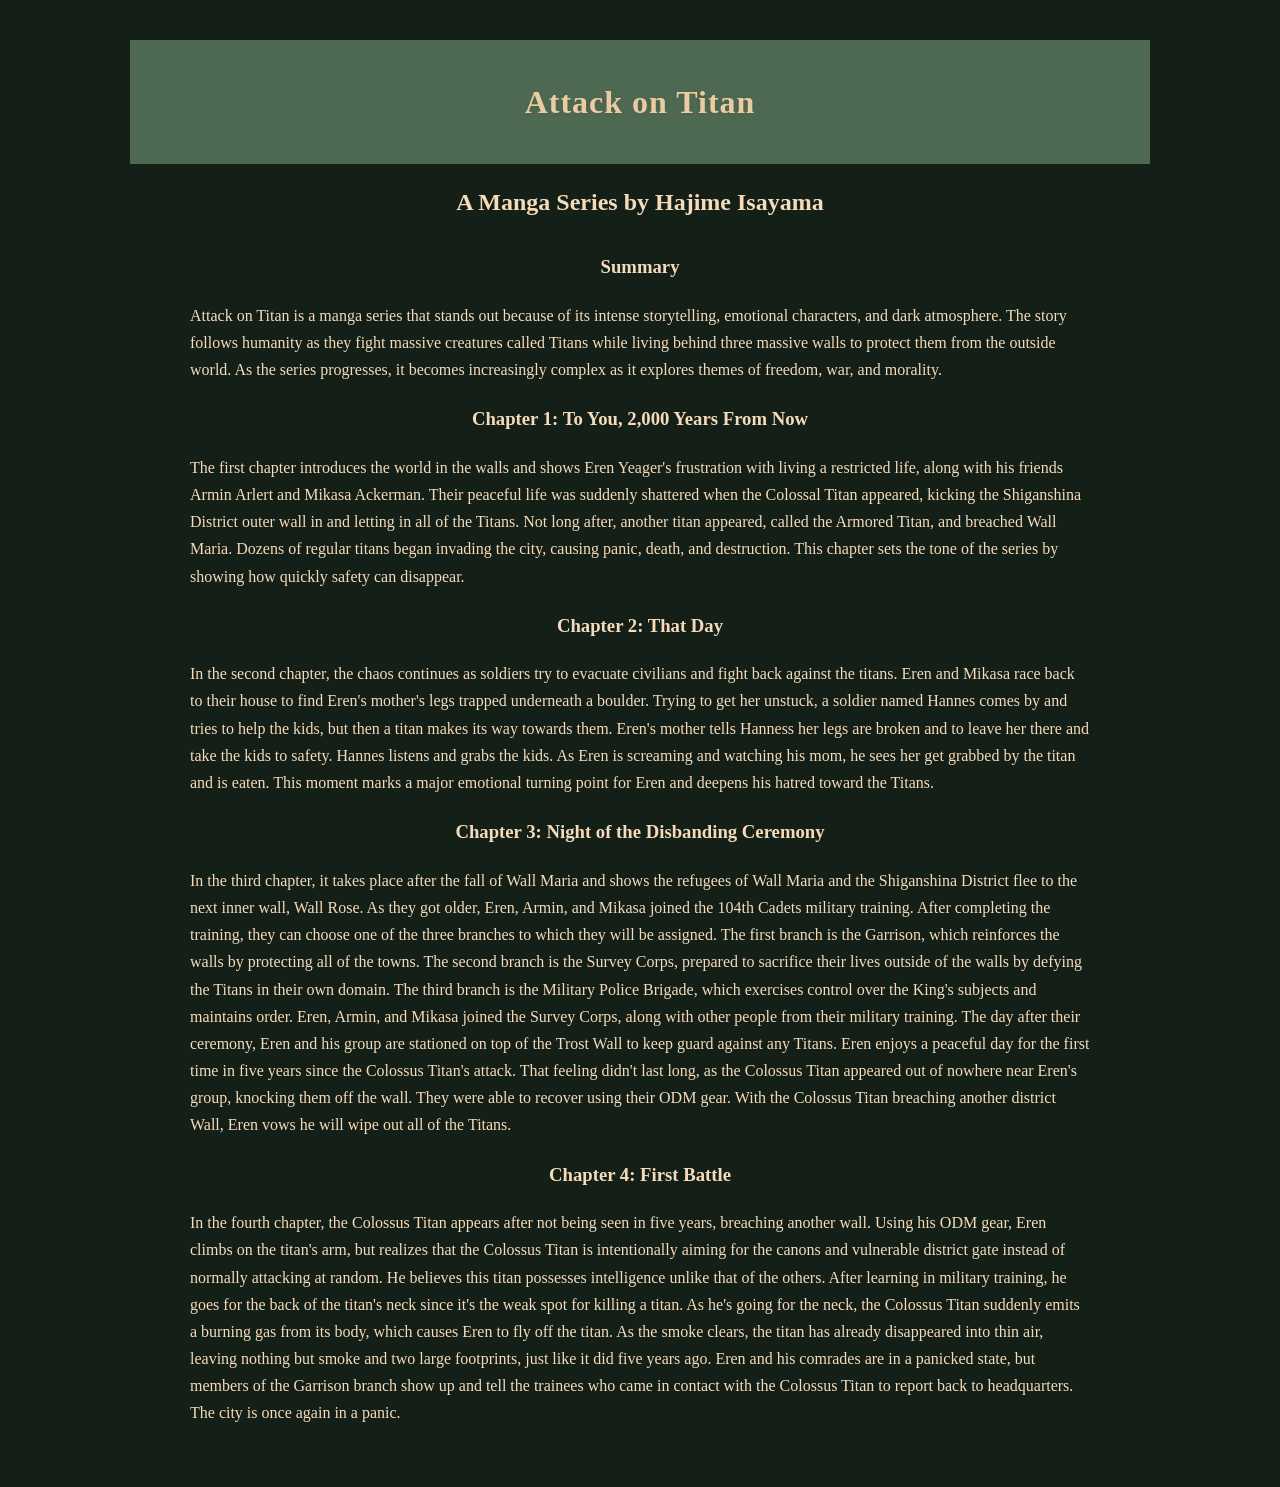
==== Assignment2/index.html @ 5c141b81 "added assignment 2" ====
<head>
  <link rel="stylesheet" href="style/style.css">
</head>

<body>
<h1>Attack on Titan</h1>

<h2>A Manga Series by Hajime Isayama</h2>

<h3>Summary</h3>
<P>Attack on Titan is a manga series that stands out because of its intense storytelling, emotional characters, and dark atmosphere. 
  The story follows humanity as they fight massive creatures called Titans while living behind three massive walls to protect them from the outside world. As the series progresses, it becomes increasingly complex as it explores themes of freedom, war, and morality.</P>

<h3>Chapter 1: To You, 2,000 Years From Now</h3>
  <p>The first chapter introduces the world in the walls and shows Eren Yeager's frustration with living a restricted life, along with his friends Armin Arlert and Mikasa Ackerman.
  Their peaceful life was suddenly shattered when the Colossal Titan appeared, kicking the Shiganshina District outer wall in and letting in all of the Titans. Not long after, another titan appeared, called the Armored Titan, and breached Wall Maria. Dozens of regular titans began invading the city, causing panic, death, and destruction. 
  This chapter sets the tone of the series by showing how quickly safety can disappear.</p>

<h3>Chapter 2: That Day</h3>
  <p>In the second chapter, the chaos continues as soldiers try to evacuate civilians and fight back against the titans. Eren and Mikasa race back to their house to find Eren's mother's legs trapped underneath a boulder. Trying to get her unstuck, a soldier named Hannes comes by and tries to help the kids, but then a titan makes its way towards them.
  Eren's mother tells Hanness her legs are broken and to leave her there and take the kids to safety. Hannes listens and grabs the kids. As Eren is screaming and watching his mom, he sees her get grabbed by the titan and is eaten. This moment marks a major emotional turning point for Eren and deepens his hatred toward the Titans. </p>

<h3>Chapter 3: Night of the Disbanding Ceremony</h3>  
  <p>In the third chapter, it takes place after the fall of Wall Maria and shows the refugees of Wall Maria and the Shiganshina District flee to the next inner wall, Wall Rose. As they got older, Eren, Armin, and Mikasa joined the 104th Cadets military training. After completing the training, they can choose one of the three branches to which they will be assigned.
  The first branch is the Garrison, which reinforces the walls by protecting all of the towns. The second branch is the Survey Corps, prepared to sacrifice their lives outside of the walls by defying the Titans in their own domain. The third branch is the Military Police Brigade, which exercises control over the King's subjects and maintains order.
  Eren, Armin, and Mikasa joined the Survey Corps, along with other people from their military training. The day after their ceremony, Eren and his group are stationed on top of the Trost Wall to keep guard against any Titans. Eren enjoys a peaceful day for the first time in five years since the Colossus Titan's attack. 
  That feeling didn't last long, as the Colossus Titan appeared out of nowhere near Eren's group, knocking them off the wall. They were able to recover using their ODM gear. With the Colossus Titan breaching another district Wall, Eren vows he will wipe out all of the Titans.</p>
  
<h3>Chapter 4: First Battle</h3>
  <p>In the fourth chapter, the Colossus Titan appears after not being seen in five years, breaching another wall. Using his ODM gear, Eren climbs on the titan's arm, but realizes that the Colossus Titan is intentionally aiming for the canons and vulnerable district gate instead of normally attacking at random. He believes this titan possesses intelligence unlike that of the others.
  After learning in military training, he goes for the back of the titan's neck since it's the weak spot for killing a titan. As he's going for the neck, the Colossus Titan suddenly emits a burning gas from its body, which causes Eren to fly off the titan. As the smoke clears, the titan has already disappeared into thin air, leaving nothing but smoke and two large footprints, just like it did five years ago.
  Eren and his comrades are in a panicked state, but members of the Garrison branch show up and tell the trainees who came in contact with the Colossus Titan to report back to headquarters. The city is once again in a panic. </p>
  
</body>
---- Assignment2/style/style.css ----
body {
  background-color: #141F18;
  color: #f5DBBA;
  font-family: "Times New Roman", Times, serif;
  margin: 0;
  padding: 40px;
  line-height: 1.7;
}

h1 {
  padding: 35px;
  text-align: center;
  margin: 0 auto 18px auto;
  max-width: 950px;
  letter-spacing: 1px;
  background-color: #4E6952;
  color: #EBCBA2;
  text-shadow: 0px 1px 3px rgba(60, 80, 50, 0.3);
  text-shadow: X-offset Y-offeset bur-radious color;
}

h2, h3 {
  text-align: center;
}

h2 {
  margin: 0 auto 28px auto;
  max-width: 950px;
}


p {
  max-width: 75%;
  margin: 0 auto;
  margin-bottom: 20px;
}
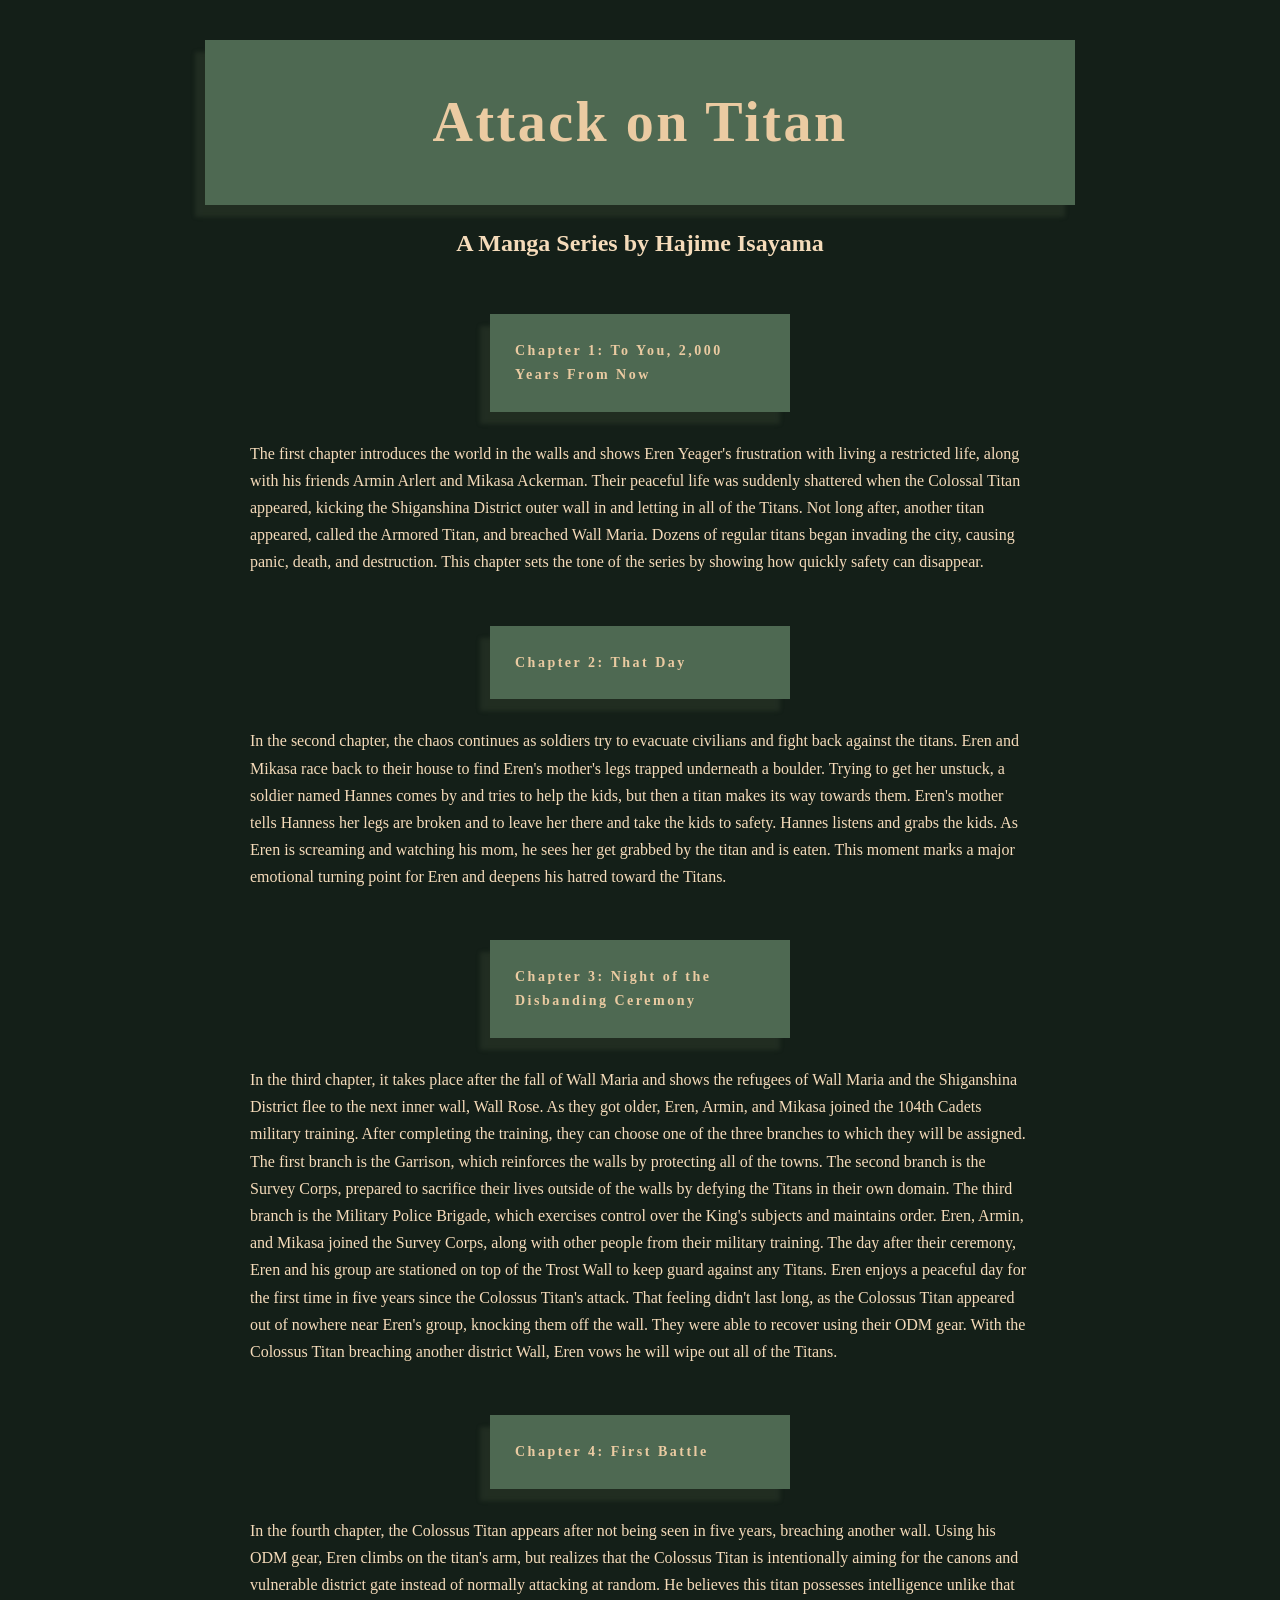
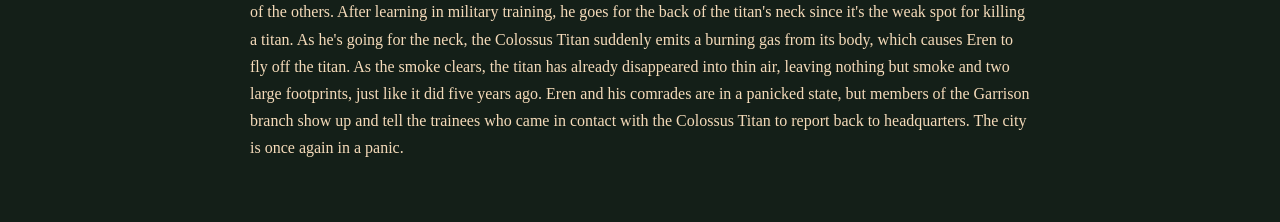
==== commit ff2af367: "deleted summary" ====
--- a/Assignment2/index.html
+++ b/Assignment2/index.html
@@ -6,10 +6,6 @@
 <h1>Attack on Titan</h1>
 
 <h2>A Manga Series by Hajime Isayama</h2>
-
-<h3>Summary</h3>
-<P>Attack on Titan is a manga series that stands out because of its intense storytelling, emotional characters, and dark atmosphere. 
-  The story follows humanity as they fight massive creatures called Titans while living behind three massive walls to protect them from the outside world. As the series progresses, it becomes increasingly complex as it explores themes of freedom, war, and morality.</P>
 
 <h3>Chapter 1: To You, 2,000 Years From Now</h3>
   <p>The first chapter introduces the world in the walls and shows Eren Yeager's frustration with living a restricted life, along with his friends Armin Arlert and Mikasa Ackerman.
--- a/Assignment2/style/style.css
+++ b/Assignment2/style/style.css
@@ -11,26 +11,50 @@
   padding: 35px;
   text-align: center;
   margin: 0 auto 18px auto;
-  max-width: 950px;
-  letter-spacing: 1px;
+  max-width: 800px;
+  letter-spacing: 2.5px;
   background-color: #4E6952;
   color: #EBCBA2;
-  text-shadow: 0px 1px 3px rgba(60, 80, 50, 0.3);
-  text-shadow: X-offset Y-offeset bur-radious color;
+  font-size: 56px;
+
+  position: relative;
+
+  box-shadow: -10px 12px 4px 0 rgb(71, 87, 62, 0.25);
 }
 
-h2, h3 {
-  text-align: center;
-}
-
-h2 {
-  margin: 0 auto 28px auto;
-  max-width: 950px;
+h1::after {
+  content: "";
+  position: absolute;
+  inset: 0;
+  background-image: url("https://www.transparenttextures.com/patterns/dark-wood.png");
+  opacity: 0.25;
+  pointer-events: none;
 }
 
 
+h2 {
+  text-align: center;
+  margin: 0 auto 28px auto;
+  max-width: 800px;
+}
+
+h3 {
+  padding: 25px;
+  letter-spacing: 2.5px;
+  background-color: #4E6952;
+  color: #EBCBA2;
+  font-size: 14px;
+
+ 
+
+  box-shadow: -10px 12px 4px 0 rgb(71, 87, 62, 0.25);
+  text-align: left;
+  margin: 50px auto 28px auto;
+  max-width: 250px;
+}
+
 p {
-  max-width: 75%;
+  max-width: 65%;
   margin: 0 auto;
   margin-bottom: 20px;
 }
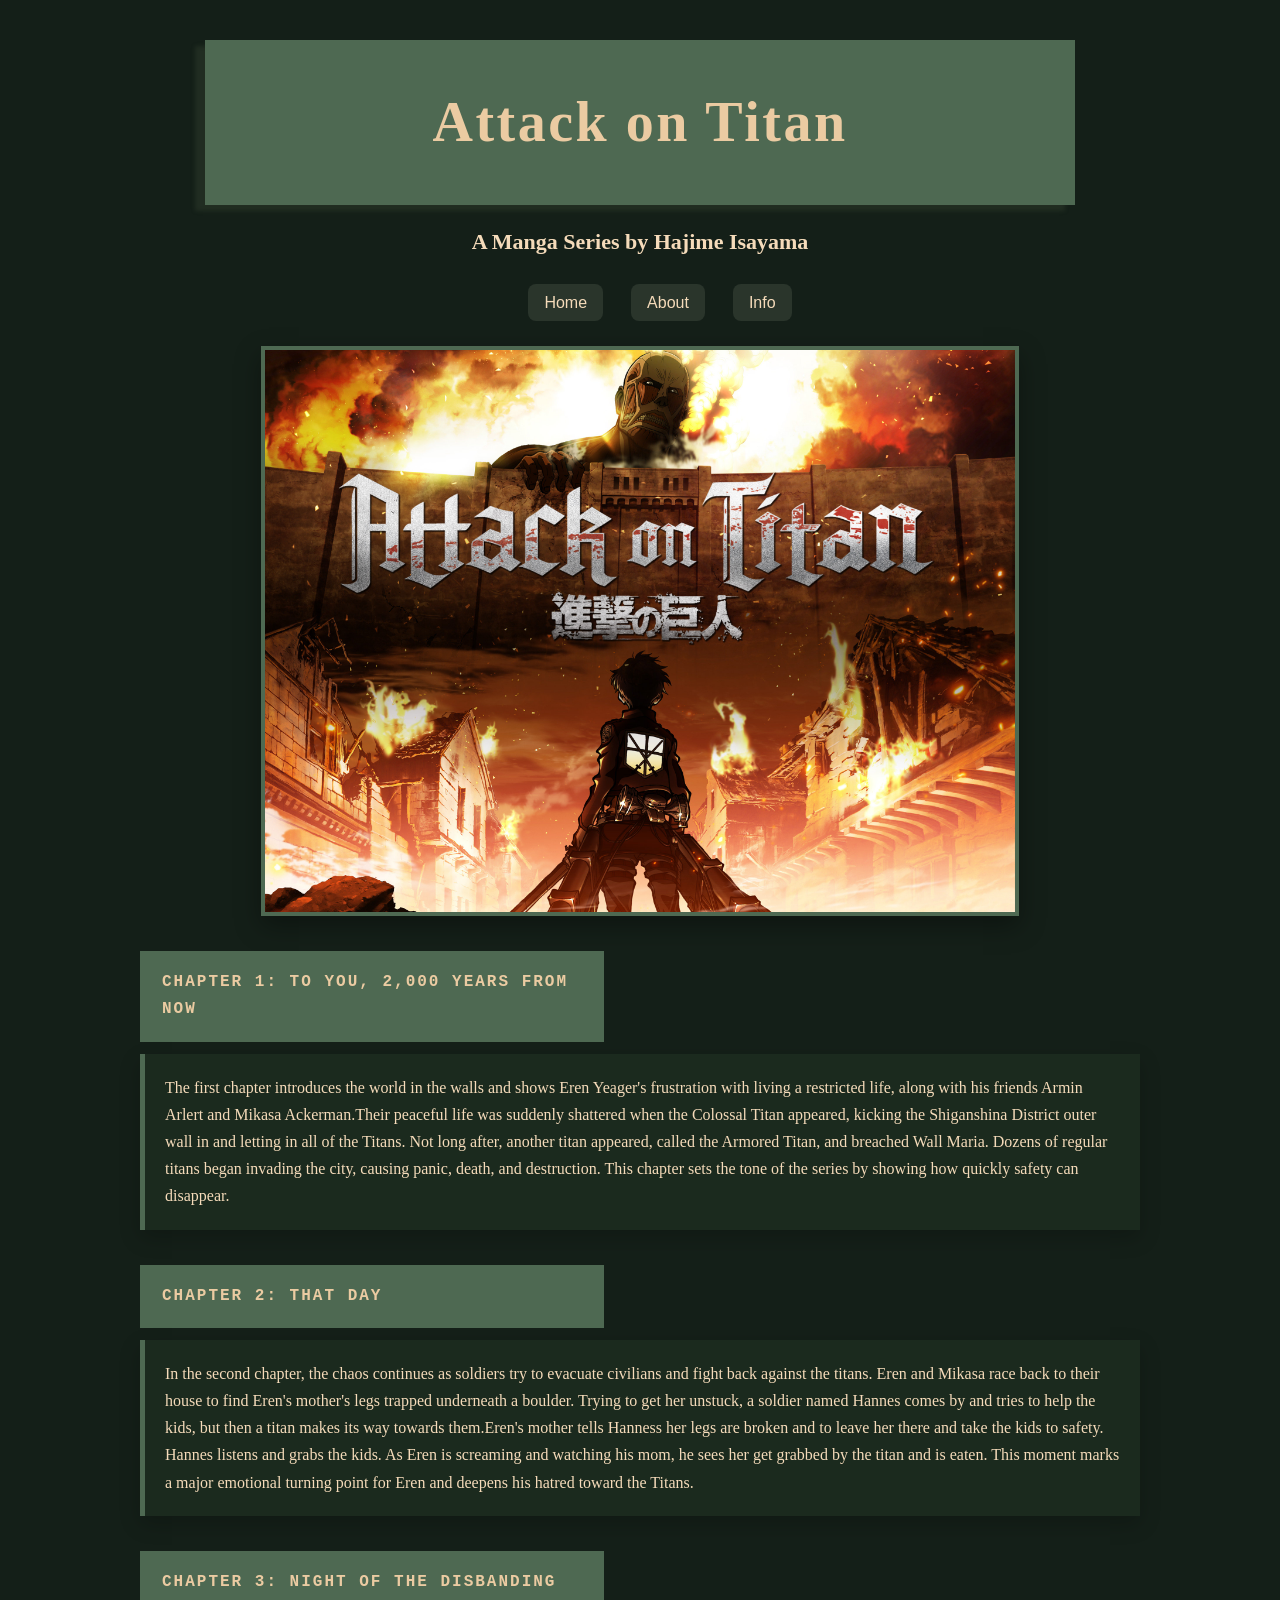
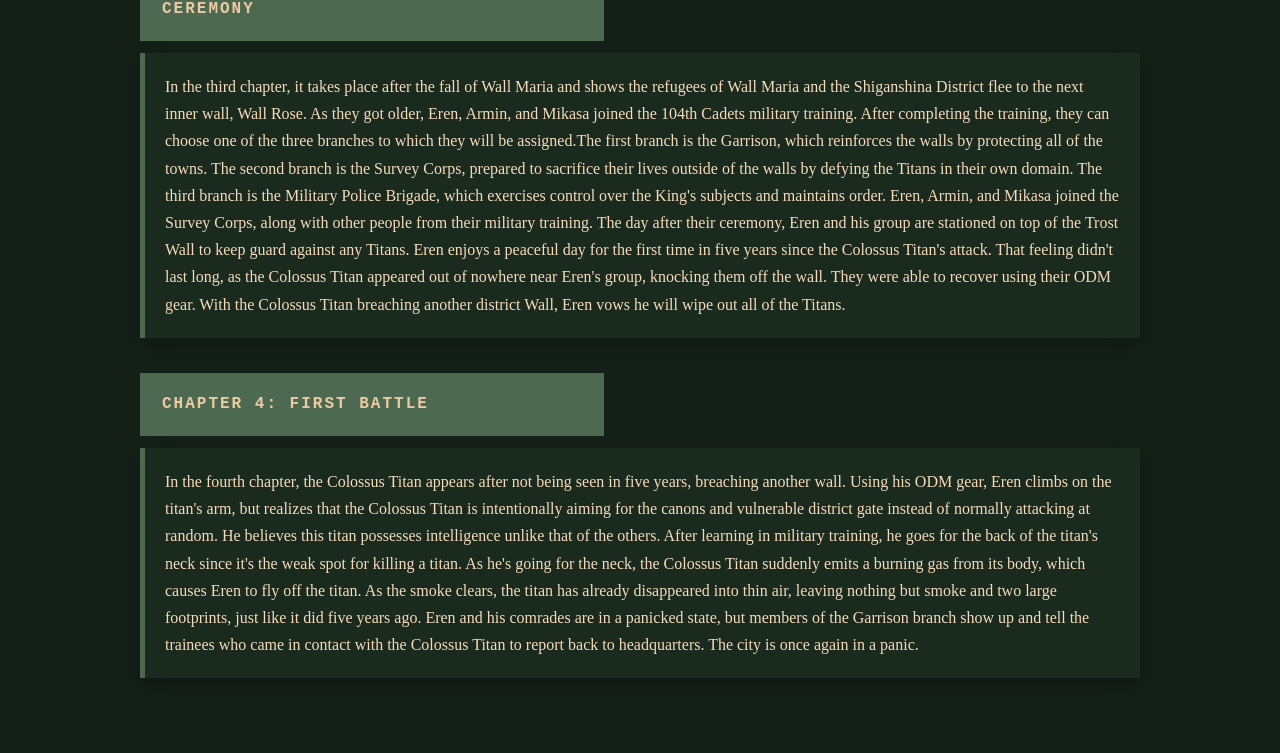
==== commit 3f7b72b3: "added on to website" ====
--- a/Assignment2/index.html
+++ b/Assignment2/index.html
@@ -1,30 +1,57 @@
+<!DOCTYPE html>
+<html lang="en">
 <head>
+  <meta charset="UTF-8">
+  <title>Attack on Titan Homepage</title>
   <link rel="stylesheet" href="style/style.css">
 </head>
 
 <body>
-<h1>Attack on Titan</h1>
+  <div class="page">
 
-<h2>A Manga Series by Hajime Isayama</h2>
+    <header class="hero">
+      <h1>Attack on Titan</h1>
+      <h2>A Manga Series by Hajime Isayama</h2>
+  </header> 
 
-<h3>Chapter 1: To You, 2,000 Years From Now</h3>
-  <p>The first chapter introduces the world in the walls and shows Eren Yeager's frustration with living a restricted life, along with his friends Armin Arlert and Mikasa Ackerman.
-  Their peaceful life was suddenly shattered when the Colossal Titan appeared, kicking the Shiganshina District outer wall in and letting in all of the Titans. Not long after, another titan appeared, called the Armored Titan, and breached Wall Maria. Dozens of regular titans began invading the city, causing panic, death, and destruction. 
-  This chapter sets the tone of the series by showing how quickly safety can disappear.</p>
+  <nav>
+    <ul class="nav">
+      <li><a href="index.html">Home</a></li>
+      <li><a href="about.html">About</a></li>
+      <li><a href="info.html">Info</a></li>
+    </ul>
+  </nav>
 
-<h3>Chapter 2: That Day</h3>
-  <p>In the second chapter, the chaos continues as soldiers try to evacuate civilians and fight back against the titans. Eren and Mikasa race back to their house to find Eren's mother's legs trapped underneath a boulder. Trying to get her unstuck, a soldier named Hannes comes by and tries to help the kids, but then a titan makes its way towards them.
-  Eren's mother tells Hanness her legs are broken and to leave her there and take the kids to safety. Hannes listens and grabs the kids. As Eren is screaming and watching his mom, he sees her get grabbed by the titan and is eaten. This moment marks a major emotional turning point for Eren and deepens his hatred toward the Titans. </p>
+    <img class="hero-image" src="image/AOT.jpg" alt="Attack on Titan Anime Season 1">
+    <main>
+      <section class="chapter">
+        <h3>Chapter 1: To You, 2,000 Years From Now</h3>
+        <p>
+          The first chapter introduces the world in the walls and shows Eren Yeager's frustration  with living a restricted life, along with his friends Armin Arlert and Mikasa Ackerman.Their peaceful life was suddenly shattered when the Colossal Titan appeared, kicking the Shiganshina District outer wall in and letting in all of the Titans. Not long after, another titan appeared, called the Armored Titan, and breached Wall Maria. Dozens of regular titans began invading the city, causing panic, death, and destruction. This chapter sets the tone of the series by showing how quickly safety can disappear.
+        </p>
+      </section>
 
-<h3>Chapter 3: Night of the Disbanding Ceremony</h3>  
-  <p>In the third chapter, it takes place after the fall of Wall Maria and shows the refugees of Wall Maria and the Shiganshina District flee to the next inner wall, Wall Rose. As they got older, Eren, Armin, and Mikasa joined the 104th Cadets military training. After completing the training, they can choose one of the three branches to which they will be assigned.
-  The first branch is the Garrison, which reinforces the walls by protecting all of the towns. The second branch is the Survey Corps, prepared to sacrifice their lives outside of the walls by defying the Titans in their own domain. The third branch is the Military Police Brigade, which exercises control over the King's subjects and maintains order.
-  Eren, Armin, and Mikasa joined the Survey Corps, along with other people from their military training. The day after their ceremony, Eren and his group are stationed on top of the Trost Wall to keep guard against any Titans. Eren enjoys a peaceful day for the first time in five years since the Colossus Titan's attack. 
-  That feeling didn't last long, as the Colossus Titan appeared out of nowhere near Eren's group, knocking them off the wall. They were able to recover using their ODM gear. With the Colossus Titan breaching another district Wall, Eren vows he will wipe out all of the Titans.</p>
+      <section class="chapter">
+        <h3>Chapter 2: That Day</h3>
+        <p>
+          In the second chapter, the chaos continues as soldiers try to evacuate civilians and fight back against the titans. Eren and Mikasa race back to their house to find Eren's mother's legs trapped underneath a boulder. Trying to get her unstuck, a soldier named Hannes comes by and tries to help the kids, but then a titan makes its way towards them.Eren's mother tells Hanness her legs are broken and to leave her there and take the kids to safety. Hannes listens and grabs the kids. As Eren is screaming and watching his mom, he sees her get grabbed by the titan and is eaten. This moment marks a major emotional turning point for Eren and deepens his hatred toward the Titans. 
+        </p>
+      </section>
+
+      <section class="chapter">
+        <h3>Chapter 3: Night of the Disbanding Ceremony</h3>  
+        <p>
+          In the third chapter, it takes place after the fall of Wall Maria and shows the refugees of Wall Maria and the Shiganshina District flee to the next inner wall, Wall Rose. As they got older, Eren, Armin, and Mikasa joined the 104th Cadets military training. After completing the training, they can choose one of the three branches to which they will be assigned.The first branch is the Garrison, which reinforces the walls by protecting all of the towns. The second branch is the Survey Corps, prepared to sacrifice their lives outside of the walls by defying the Titans in their own domain. The third branch is the Military Police Brigade, which exercises control over the King's subjects and maintains order. Eren, Armin, and Mikasa joined the Survey Corps, along with other people from their military training. The day after their ceremony, Eren and his group are stationed on top of the Trost Wall to keep guard against any Titans. Eren enjoys a peaceful day for the first time in five years since the Colossus Titan's attack. That feeling didn't last long, as the Colossus Titan appeared out of nowhere near Eren's group, knocking them off the wall. They were able to recover using their ODM gear. With the Colossus Titan breaching another district Wall, Eren vows he will wipe out all of the Titans.
+        </p>
+      </section>
   
-<h3>Chapter 4: First Battle</h3>
-  <p>In the fourth chapter, the Colossus Titan appears after not being seen in five years, breaching another wall. Using his ODM gear, Eren climbs on the titan's arm, but realizes that the Colossus Titan is intentionally aiming for the canons and vulnerable district gate instead of normally attacking at random. He believes this titan possesses intelligence unlike that of the others.
-  After learning in military training, he goes for the back of the titan's neck since it's the weak spot for killing a titan. As he's going for the neck, the Colossus Titan suddenly emits a burning gas from its body, which causes Eren to fly off the titan. As the smoke clears, the titan has already disappeared into thin air, leaving nothing but smoke and two large footprints, just like it did five years ago.
-  Eren and his comrades are in a panicked state, but members of the Garrison branch show up and tell the trainees who came in contact with the Colossus Titan to report back to headquarters. The city is once again in a panic. </p>
-  
-</body>+      <section class="chapter">
+        <h3>Chapter 4: First Battle</h3>
+        <p>
+          In the fourth chapter, the Colossus Titan appears after not being seen in five years, breaching another wall. Using his ODM gear, Eren climbs on the titan's arm, but realizes that the Colossus Titan is intentionally aiming for the canons and vulnerable district gate instead of normally attacking at random. He believes this titan possesses intelligence unlike that of the others. After learning in military training, he goes for the back of the titan's neck since it's the weak spot for killing a titan. As he's going for the neck, the Colossus Titan suddenly emits a burning gas from its body, which causes Eren to fly off the titan. As the smoke clears, the titan has already disappeared into thin air, leaving nothing but smoke and two large footprints, just like it did five years ago. Eren and his comrades are in a panicked state, but members of the Garrison branch show up and tell the trainees who came in contact with the Colossus Titan to report back to headquarters. The city is once again in a panic.
+        </p>
+      </section>
+    </main>
+  </div>
+</body>
+</html>
--- a/Assignment2/style/style.css
+++ b/Assignment2/style/style.css
@@ -1,3 +1,5 @@
+/*  Base Page  */
+
 body {
   background-color: #141F18;
   color: #f5DBBA;
@@ -7,54 +9,120 @@
   line-height: 1.7;
 }
 
+/* Center the site */
+.page {
+  max-width: 1000px;
+  margin: 0 auto;
+}
+
+/*  Header */
+
+header {
+  text-align: center;
+  margin-bottom: 20px;
+}
+
 h1 {
   padding: 35px;
   text-align: center;
   margin: 0 auto 18px auto;
   max-width: 800px;
+
   letter-spacing: 2.5px;
+
   background-color: #4E6952;
   color: #EBCBA2;
+
   font-size: 56px;
 
   position: relative;
 
-  box-shadow: -10px 12px 4px 0 rgb(71, 87, 62, 0.25);
+  box-shadow: -10px 6px 4px 0 rgb(71, 87, 62, 0.25);
 }
-
-h1::after {
-  content: "";
-  position: absolute;
-  inset: 0;
-  background-image: url("https://www.transparenttextures.com/patterns/dark-wood.png");
-  opacity: 0.25;
-  pointer-events: none;
-}
-
 
 h2 {
   text-align: center;
   margin: 0 auto 28px auto;
   max-width: 800px;
+
+  font-size: 22px;
+}
+
+/* Navigation */
+
+nav {
+  text-align: center;
+  margin-bottom: 30px;
+}
+
+.nav li {
+  display: inline-block;
+  margin: 0 12px;
+}
+
+.nav a {
+  font-family: Arial, Helvetica, sans-serif;
+  text-decoration: none;
+
+  color: #f5DBBA;
+  background-color: #2A352B;
+
+  padding: 10px 16px;
+  border-radius: 8px;
+  transition: background-color 0.2s ease;
+}
+
+.nav a:hover {
+  background-color: #4E6952;
+  color: #EBCBA2;
+}
+
+/* Image */
+
+.hero-image {
+  display: block;
+  width: 100%;
+  max-width: 750px;
+
+  margin: 0 auto 35px auto;
+  border: 4px solid #4E6952;
+  box-shadow: 0 10px 24px rgba(0, 0, 0, 0.35);
+}
+
+/* chapters */
+
+.chapter {
+  margin-bottom: 35px;
 }
 
 h3 {
-  padding: 25px;
-  letter-spacing: 2.5px;
+  font-family: 'Courier New', Courier, monospace;
+  text-transform: uppercase;
+ 
+  padding: 18px 22px;
+  letter-spacing: 2px;
+
   background-color: #4E6952;
   color: #EBCBA2;
-  font-size: 14px;
 
- 
+  font-size: 16px;
+  
 
-  box-shadow: -10px 12px 4px 0 rgb(71, 87, 62, 0.25);
   text-align: left;
-  margin: 50px auto 28px auto;
-  max-width: 250px;
+  margin: 0 0 12px 0;
+  max-width: 420px;
 }
 
+/* Paragraph */
+
 p {
-  max-width: 65%;
-  margin: 0 auto;
-  margin-bottom: 20px;
+  font-family: 'Times New Roman', Times, serif;
+  background-color: #1B2A1E;
+
+  padding: 20px;
+  border-left: 5px solid  #4E6952;
+  box-shadow: 0 8px 20px rgba(0, 0, 0, 0.20);
+
+  margin: 0 0 20px 0;
+  max-width: 100%;
 }
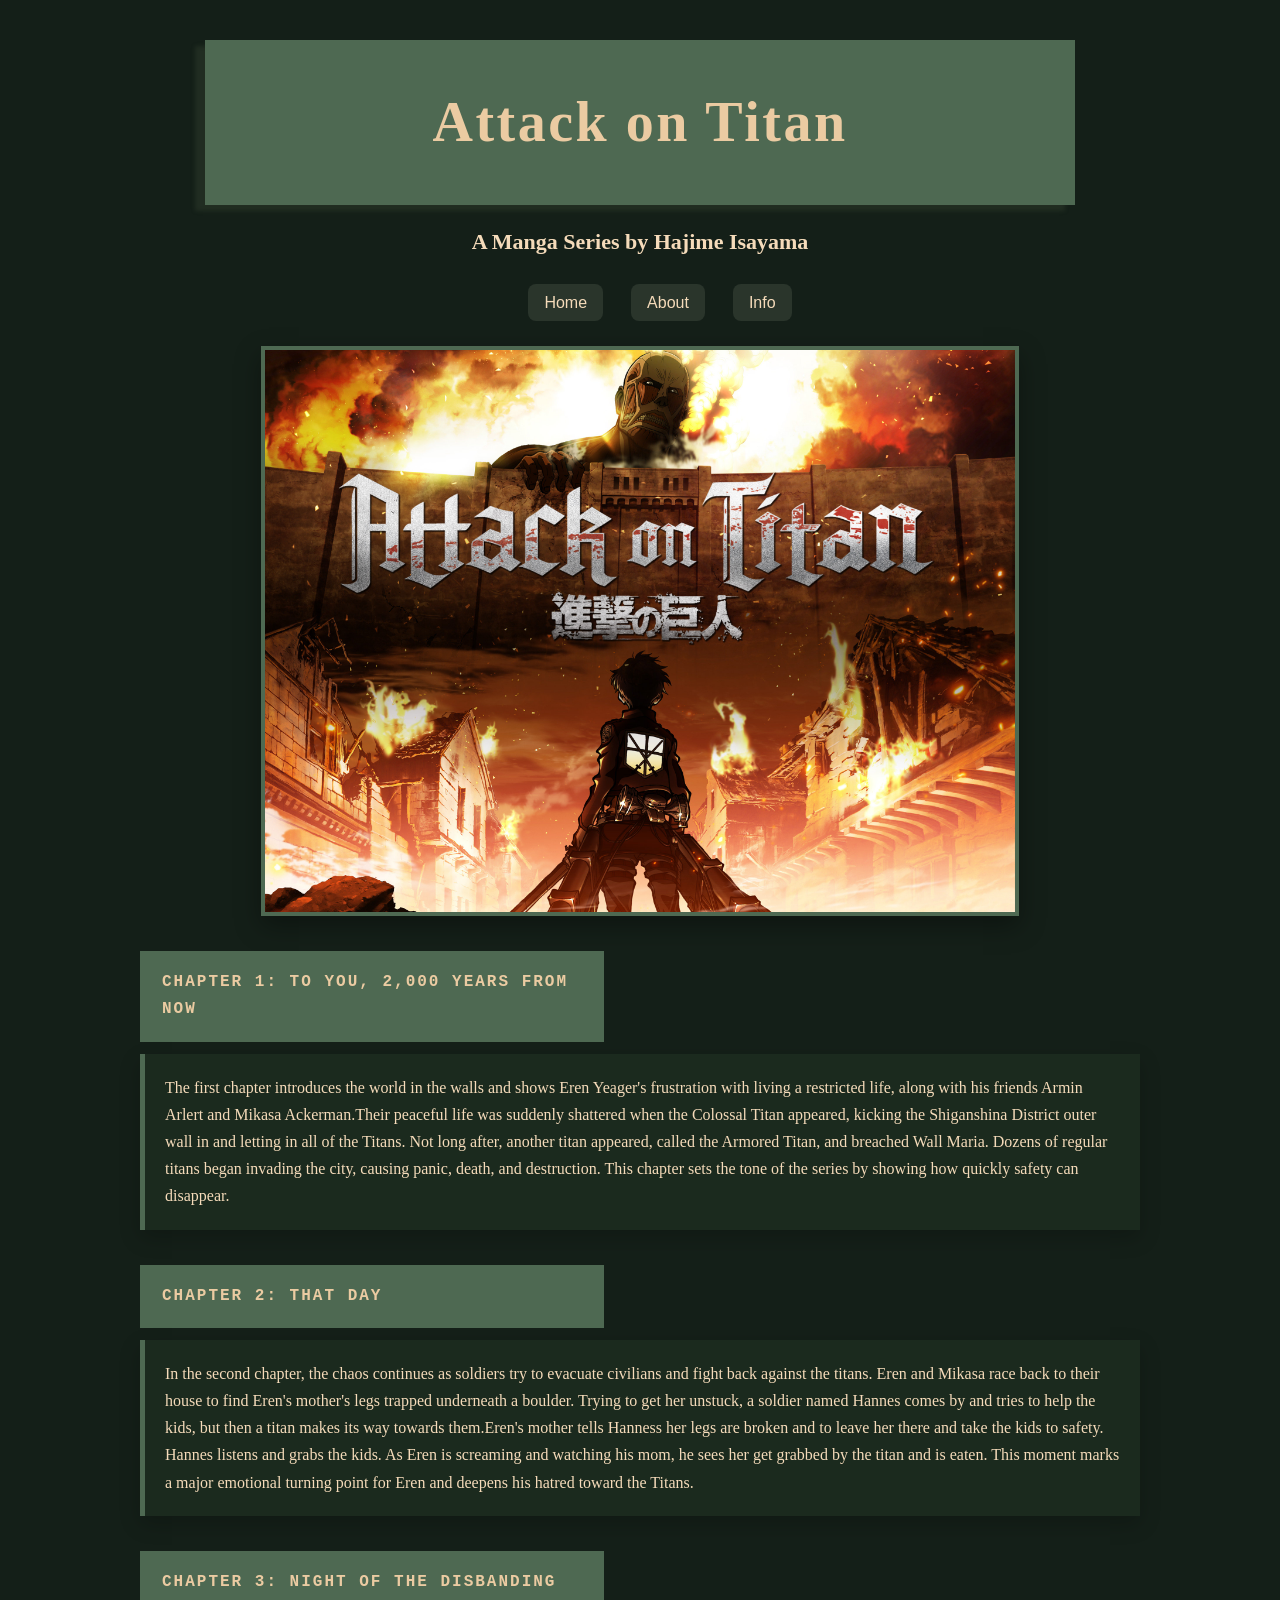
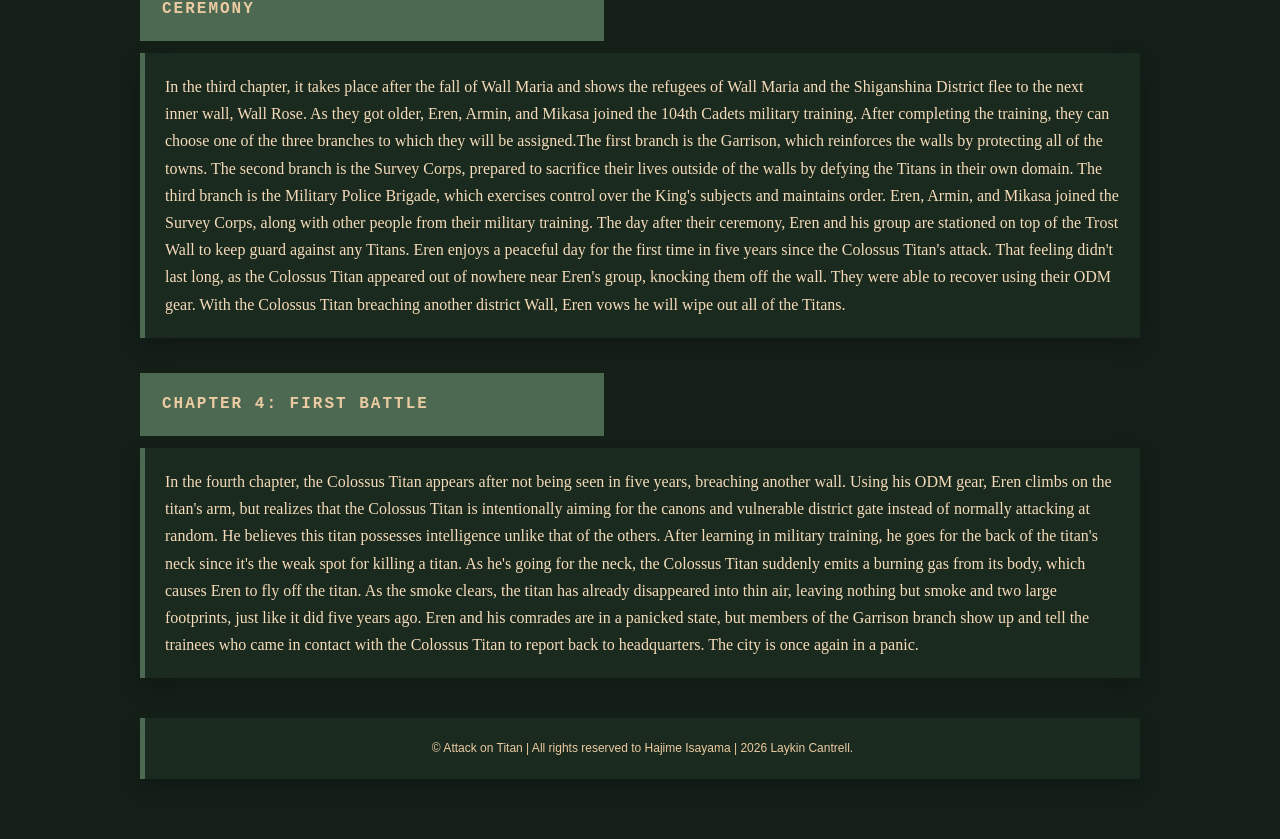
==== commit a6888363: "added footer" ====
--- a/Assignment2/index.html
+++ b/Assignment2/index.html
@@ -52,6 +52,11 @@
         </p>
       </section>
     </main>
+
+    <footer class="footer">
+      <p class="footer-text">&copy; Attack on Titan | All rights reserved to Hajime Isayama | 2026 Laykin Cantrell.</p>
+    </footer>
+    
   </div>
 </body>
 </html>
--- a/Assignment2/style/style.css
+++ b/Assignment2/style/style.css
@@ -126,3 +126,16 @@
   margin: 0 0 20px 0;
   max-width: 100%;
 }
+
+/* Footer */
+
+.footer {
+  text-align: center;
+  margin-top: 40px;
+}
+
+.footer-text {
+  font-size: 12px;
+  color: #EBCBA2;
+  font-family: Arial, Helvetica, sans-serif;
+}
